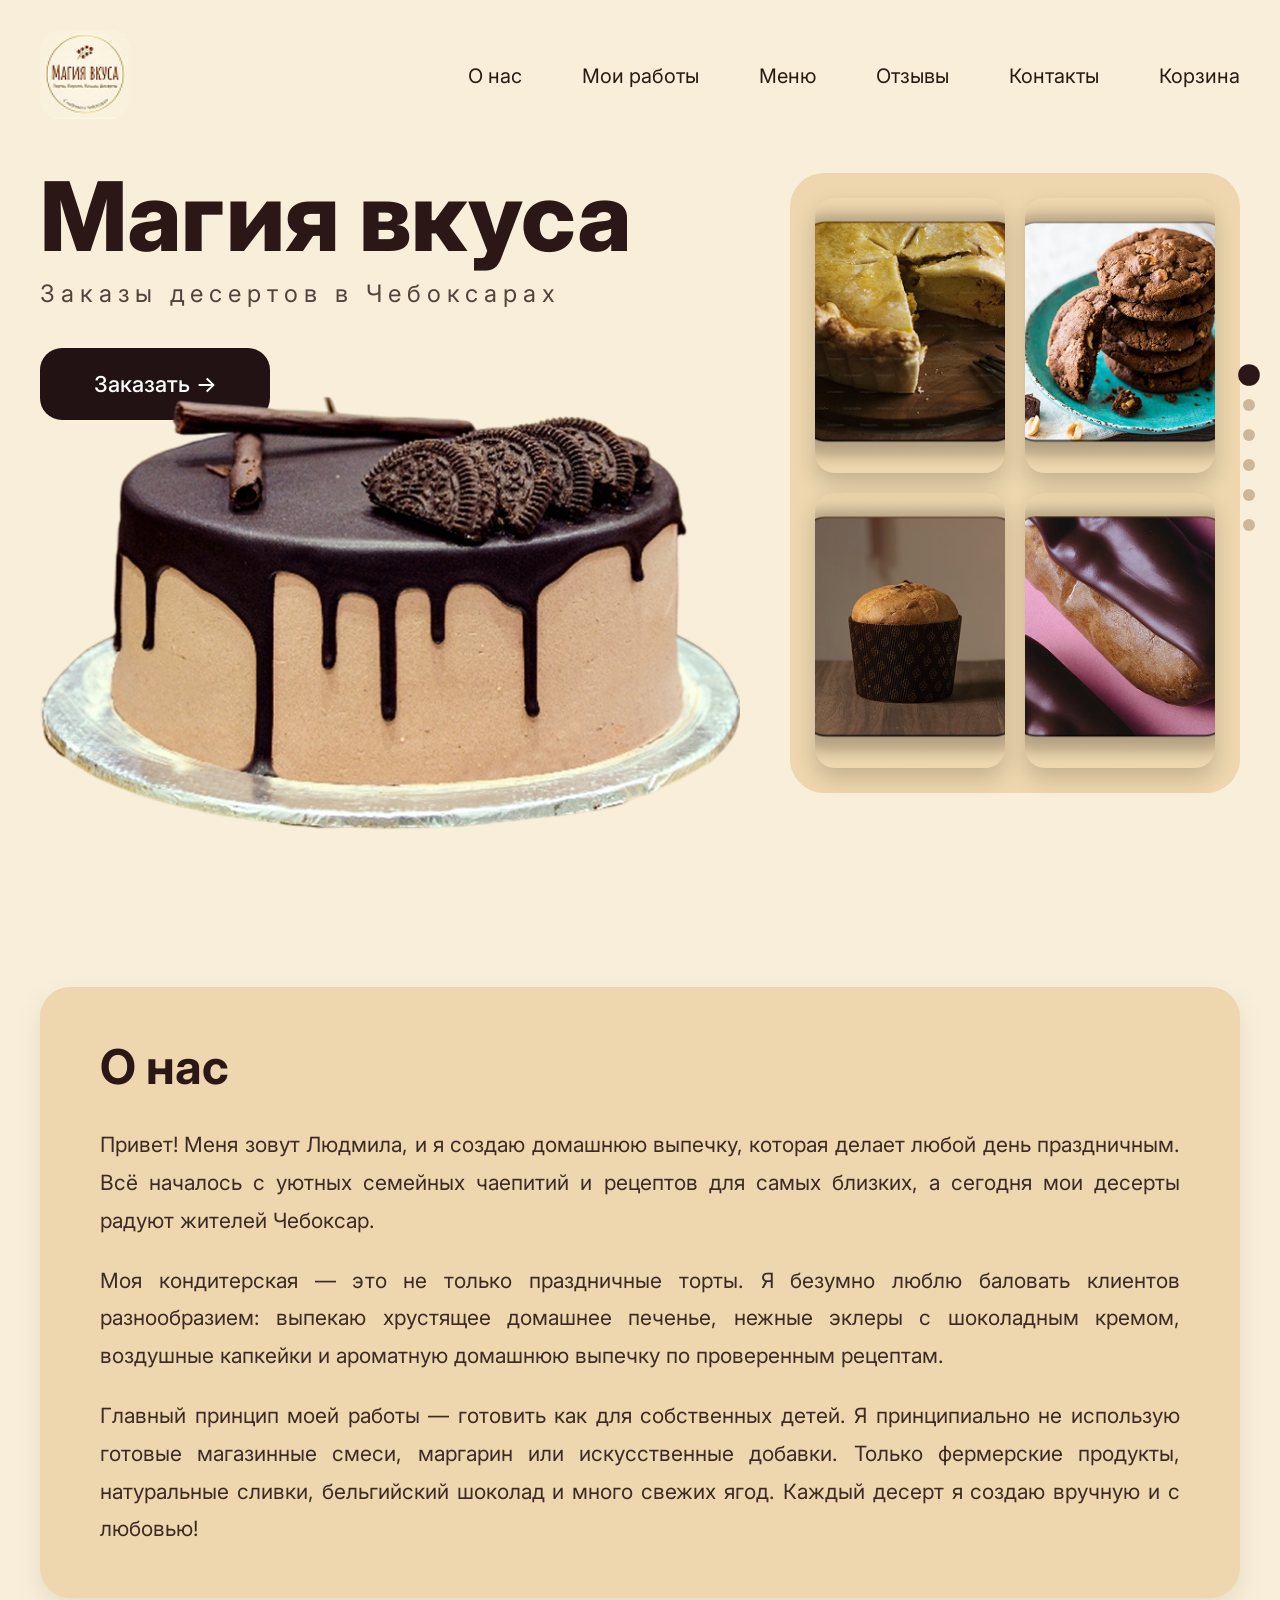
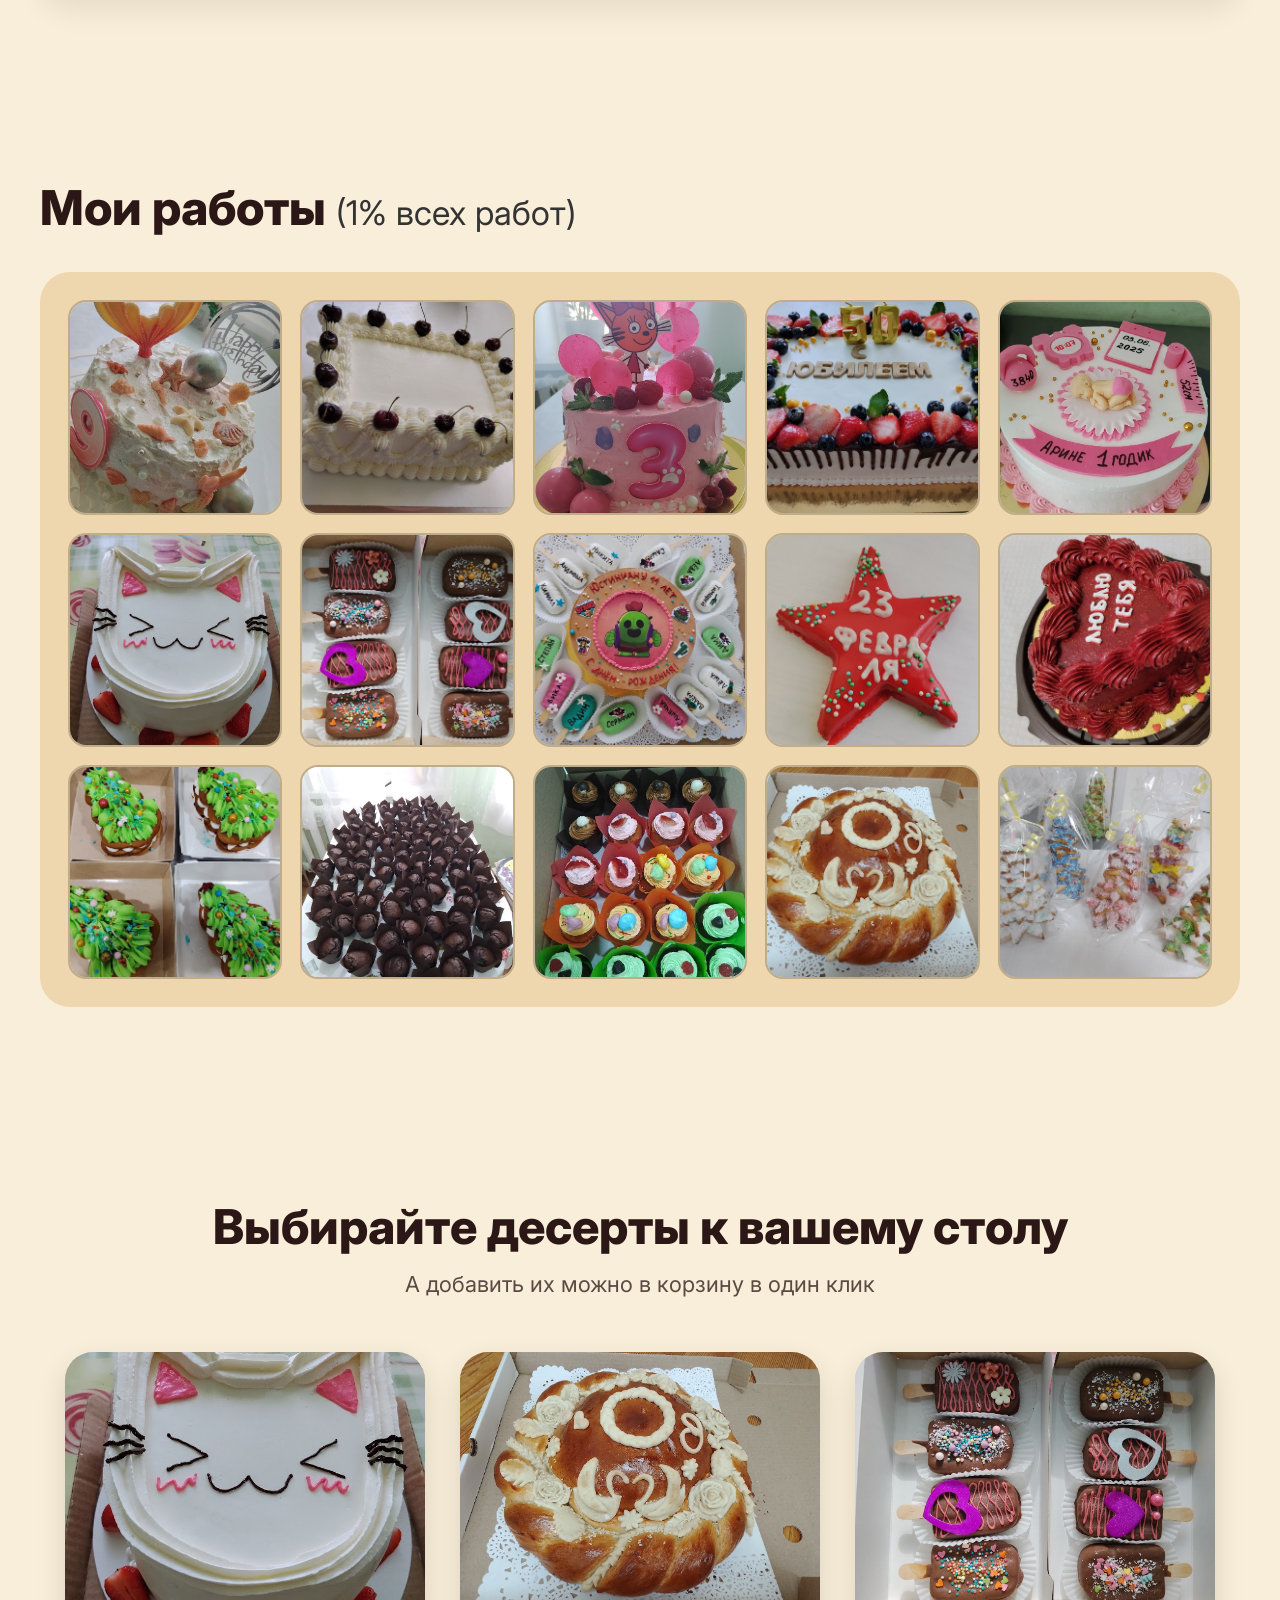
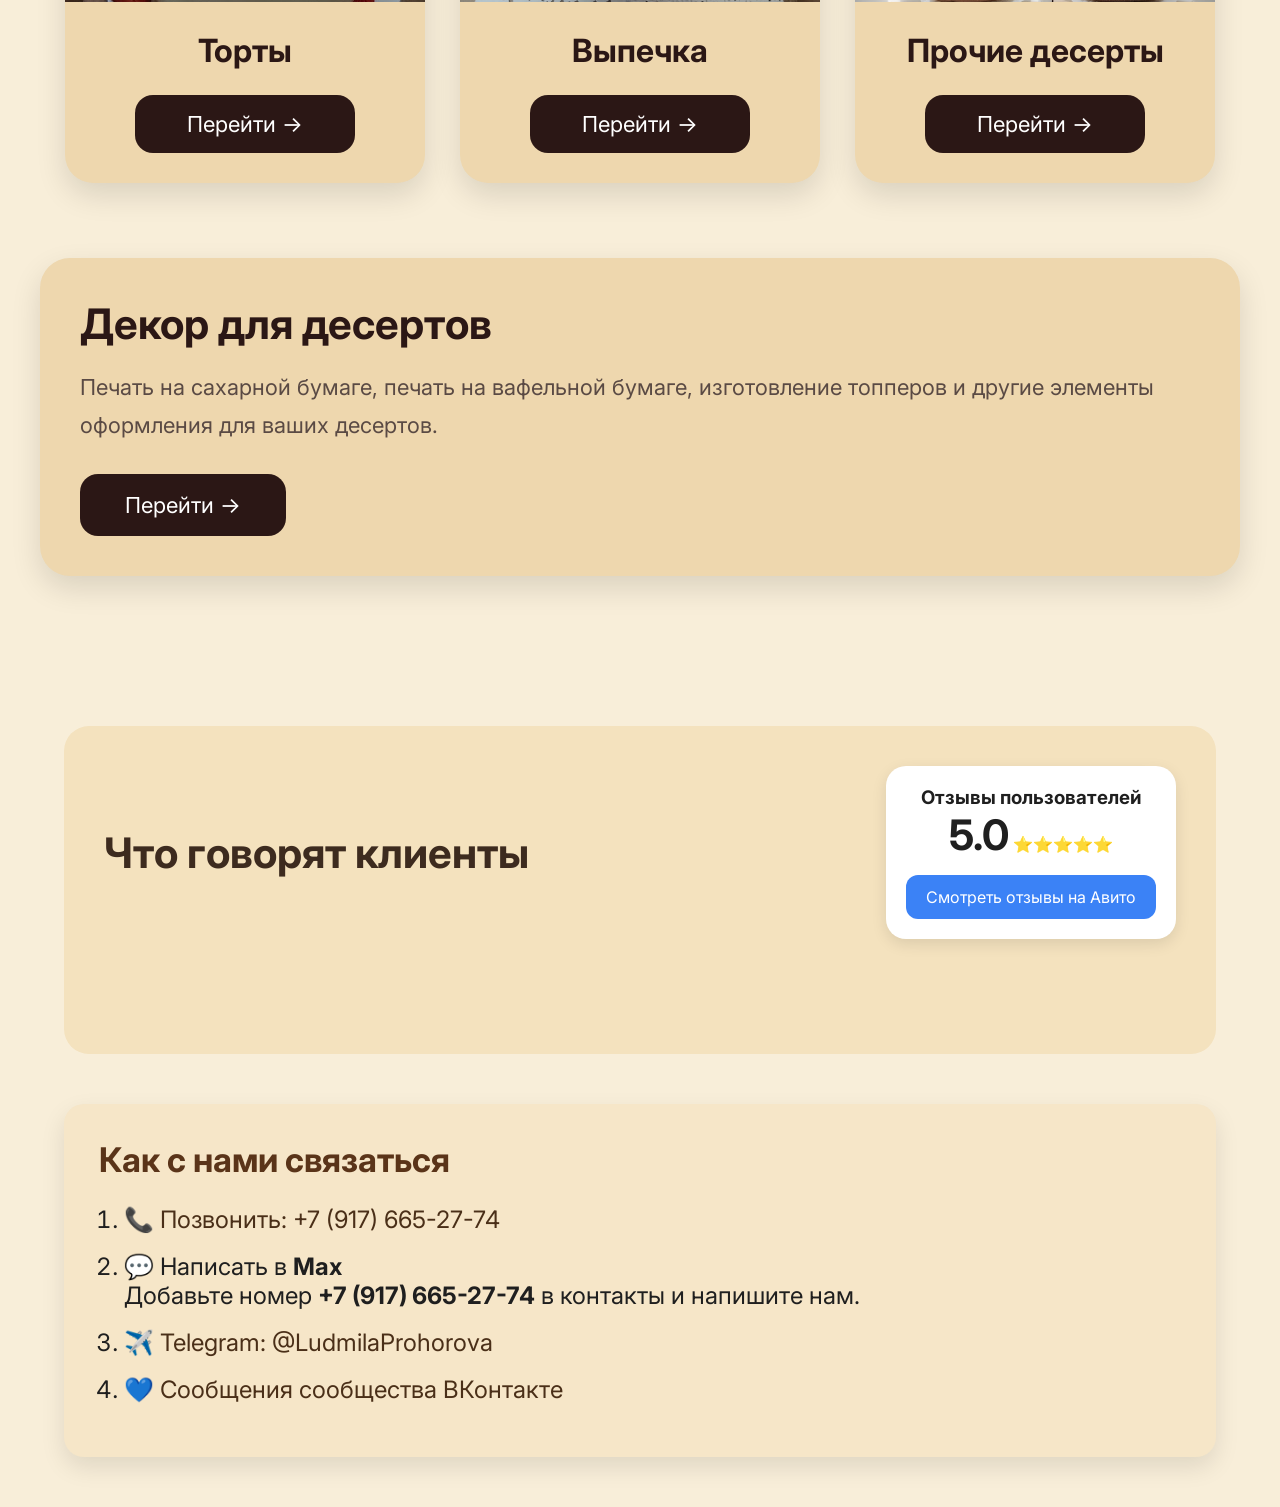
==== МАГИЯ ВКУСА/index.html @ c5dc6bdd "Add files via upload" ====
<!DOCTYPE html>
<html lang="ru">
<head>
    <meta charset="UTF-8">
    <meta name="viewport" content="width=device-width, initial-scale=1.0">

    <title>Магия вкуса — Домашние торты и десерты в Чебоксарах</title>

    <meta name="description" content="Домашние торты, капкейки, печенье, выпечка, бенто-торты, печать на сахарной и вафельной бумаге, топперы. Заказать десерты в Чебоксарах.">

    <meta name="keywords" content="торты Чебоксары, домашние торты, капкейки, десерты, бенто торт, выпечка, печать на сахарной бумаге, топперы">

    <meta name="author" content="Магия вкуса">

    <meta property="og:title" content="Магия вкуса">
    <meta property="og:description" content="Домашние торты и десерты в Чебоксарах">
    <meta property="og:image" content="img/logo.png">
    <meta property="og:type" content="website">
    <meta name="viewport" content="width=device-width, initial-scale=1.0">

    <!-- Google Fonts -->
    <link rel="preconnect" href="https://fonts.googleapis.com">
    <link rel="preconnect" href="https://fonts.gstatic.com" crossorigin>
    <link href="https://fonts.googleapis.com/css2?family=Inter:wght@300;400;500;600;700;800&display=swap" rel="stylesheet">

    <link rel="stylesheet" href="css/style.css">
    <link rel="stylesheet" href="css/adaptive.css">

    <title>Магия вкуса</title>

    <link rel="icon" type="image/x-icon" href="img/favicon.ico">
    <link rel="icon" type="image/png" sizes="32x32" href="img/favicon-32.png">
    <link rel="icon" type="image/png" sizes="48x48" href="img/favicon-48.png">
</head>
<body>
<header class="header">
    <nav class="side-menu">

    <a href="#home" class="active">
        <span>Главная</span>
    </a>

    <a href="#about">
        <span>О нас</span>
    </a>

    <a href="#works">
        <span>Работы</span>
    </a>

    <a href="#catalog">
        <span>Меню</span>
    </a>

    <a href="#reviews">
        <span>Отзывы</span>
    </a>

    <a href="#contacts">
        <span>Контакты</span>
    </a>

</nav>

</nav>
    <div class="container">

        <nav class="navbar">

            <a href="index.html" class="logo">
                <img src="img/logo.png" alt="Магия вкуса">
            </a>

            <ul class="menu">
                <li><a href="index.html#about">О нас</a></li>
                <li><a href="index.html#works">Мои работы</a></li>
                <li><a href="index.html#catalog">Меню</a></li>
                <li><a href="index.html#reviews">Отзывы</a></li>
                <li><a href="index.html#contacts">Контакты</a></li>
                <li><a href="cart.html">Корзина</a></li>
            </ul>

        </nav>

    </div>
</header>
<section class="hero", id="home">
    <div class="container hero-content">

        <div class="hero-left">

            <h1>Магия вкуса</h1>

            <p>Заказы десертов в Чебоксарах</p>

            <a href="index.html#catalog" class="hero-btn">
                Заказать →
            </a>

            <img src="img/cake.png" class="cake" alt="Торт">

        </div>

        <div class="hero-right">

            <img src="img/pie.png" alt="">
            <img src="img/cookies.png" alt="">
            <img src="img/cupcake.png" alt="">
            <img src="img/eclair.png" alt="">

        </div>

    </div>
</section>
<section class="about" id="about">
    <div class="container">

        <div class="about-box">

    <h2>О нас</h2>

    <p>
        Привет! Меня зовут Людмила, и я создаю домашнюю выпечку, которая делает любой день праздничным. Всё началось с уютных семейных чаепитий и рецептов для самых близких, а сегодня мои десерты радуют жителей Чебоксар.
    </p>

    <p>
        Моя кондитерская — это не только праздничные торты. Я безумно люблю баловать клиентов разнообразием: выпекаю хрустящее домашнее печенье, нежные эклеры с шоколадным кремом, воздушные капкейки и ароматную домашнюю выпечку по проверенным рецептам.
    </p>

    <p>
        Главный принцип моей работы — готовить как для собственных детей. Я принципиально не использую готовые магазинные смеси, маргарин или искусственные добавки. Только фермерские продукты, натуральные сливки, бельгийский шоколад и много свежих ягод. Каждый десерт я создаю вручную и с любовью!
    </p>

</div>

    </div>
</section>
<section class="works" id="works">
    <div class="container">

        <h2 class="works-title">
            Мои работы <span>(1% всех работ)</span>
        </h2>

        <div class="works-box">

            <img src="img/t1.jpg" alt="">
            <img src="img/t2.jpg" alt="">
            <img src="img/t3.jpg" alt="">
            <img src="img/t4.jpg" alt="">
            <img src="img/t5.jpg" alt="">

            <img src="img/t6.jpg" alt="">
            <img src="img/t7.jpg" alt="">
            <img src="img/t8.jpg" alt="">
            <img src="img/t9.jpg" alt="">
            <img src="img/t10.jpg" alt="">

            <img src="img/t11.jpg" alt="">
            <img src="img/t12.jpg" alt="">
            <img src="img/t13.jpg" alt="">
            <img src="img/t14.jpg" alt="">
            <img src="img/t15.jpg" alt="">

        </div>

    </div>
</section>
<section class="catalog", id="catalog">
    <div class="container">

        <h2>Выбирайте десерты к вашему столу</h2>
        <p>А добавить их можно в корзину в один клик</p>

        <div class="catalog-box">

            <div class="catalog-card">
                <img src="img/t6.jpg" alt="Торты">
                <h3>Торты</h3>
                <a href="cakes.html">Перейти →</a>
            </div>

            <div class="catalog-card">
                <img src="img/t14.jpg" alt="Выпечка">
                <h3>Выпечка</h3>
                <a href="bakery.html">Перейти →</a>
            </div>

            <div class="catalog-card">
                <img src="img/t7.jpg" alt="Прочие десерты">
                <h3>Прочие десерты</h3>
                <a href="desserts.html">Перейти →</a>
            </div>

            <div class="catalog-decor">

                <alt="Декор">

                <div class="catalog-decor-info">

                    <h3>Декор для десертов</h3>

                    <p>
                        Печать на сахарной бумаге, печать на вафельной бумаге,
                        изготовление топперов и другие элементы оформления для ваших десертов.
                    </p>

                    <a href="decor.html">Перейти →</a>

                </div>

            </div>

        </div>

    </div>
</section>
<section class="reviews", id="reviews">

    <div class="reviews-header">

        <h2>Что говорят клиенты</h2>

        <div class="rating-box">

            <h3>Отзывы пользователей</h3>

            <div class="rating">
                <span class="score">5.0</span>
                ⭐⭐⭐⭐⭐
            </div>

            <a href="https://www.avito.ru/brands/3cb5f15e4f13156e96f4bce4f95b78b29a58a186ca04d9ce565fac9b9a55/all?gdlkerfdnwq=101&page_from=from_item_card_icon&iid=4516817706&sellerId=ef66aa068e5518991a8da0fc39f3d7d6"
               target="_blank"
               class="avito-btn">
                Смотреть отзывы на Авито
            </a>

        </div>

    </div>

    <div class="reviews-list">

        <img src="images/review1.png" alt="">
        <img src="images/review2.png" alt="">
        <img src="images/review3.png" alt="">
        <img src="images/review4.png" alt="">
        <img src="images/review5.png" alt="">
        <img src="images/review6.png" alt="">

    </div>

</section>
<section class="contacts", id="contacts">

    <h2>Как с нами связаться</h2>

    <ol>

        <li>
            <a href="tel:+79176652774">
                📞 Позвонить: +7 (917) 665-27-74
            </a>
        </li>

        <li>
            💬 Написать в <b>Max</b><br>
            Добавьте номер
            <b>+7 (917) 665-27-74</b>
            в контакты и напишите нам.
        </li>

        <li>
            <a href="https://t.me/LudmilaProhorova" target="_blank">
                ✈️ Telegram: @LudmilaProhorova
            </a>
        </li>

        <li>
            <a href="https://vk.com/themagicoftaste44" target="_blank">
                💙 Сообщения сообщества ВКонтакте
            </a>
        </li>

    </ol>

</section>
</body>

<script src="js/script.js"></script>

</html>
---- МАГИЯ ВКУСА/css/style.css ----
*{
    margin:0;
    padding:0;
    box-sizing:border-box;
}

html{
    scroll-behavior:smooth;
}

body{
    font-family:'Inter',sans-serif;
    background:#F8EED9;
    color:#1f1f1f;
    overflow-x:hidden;
}

.container{
    max-width:1400px;
    width:100%;
    margin:0 auto;
    padding:0 40px;
}

/* ================= HEADER ================= */

.header{
    padding:30px 0;
}

.navbar{
    display:flex;
    align-items:center;
}

.logo img{
    width:90px;
}

.menu{
    list-style:none;
    display:flex;
    align-items:center;
    gap:60px;
    margin-left:auto;
}

.menu a{
    text-decoration:none;
    color:#2A1A14;
    font-size:20px;
    font-weight:400;
    transition:.25s;
}

.menu a:hover{
    color:#5a2f22;
}

/* ================= HERO ================= */

.hero{
    padding:20px 0 60px;
}

.hero-content{
    display:flex;
    justify-content:space-between;
    align-items:flex-start;
    gap:40px;
}

.hero-left{
    flex:1;
}

.hero-left h1{
    font-size:96px;
    line-height:0.9;
    font-weight:800;
    color:#2B1715;
    margin-bottom:20px;
}

.hero-left p{
    font-size:24px;
    color:#53433f;
    margin-bottom:40px;
    letter-spacing:6px;
}

.hero-btn{
    display:inline-flex;
    align-items:center;
    justify-content:center;

    width:230px;
    height:72px;

    background:#231214;
    color:#fff;

    text-decoration:none;

    border-radius:22px;

    font-size:22px;
    font-weight:500;

    transition:.3s;
}

.hero-btn:hover{
    transform:translateY(-3px);
    box-shadow:0 12px 24px rgba(0,0,0,.18);
}

.cake{
    width:700px;
    margin-top:-30px;
}

.hero-right{
    width:450px;
    height:620px;

    background:#EED7AE;

    border-radius:34px;

    padding:25px;

    display:grid;

    grid-template-columns:repeat(2,1fr);

    gap:20px;
}

.hero-right img{
    width:100%;
    height:100%;
    object-fit:cover;

    border-radius:20px;

    box-shadow:0 10px 22px rgba(0,0,0,.18);
}

/* ================= ABOUT ================= */

.about{
    padding:90px 0;
}

.about-box{
    background:#EED7AE;
    border-radius:30px;
    padding:50px 60px;
    box-shadow:0 12px 30px rgba(0,0,0,.08);
}

.about-box h2{
    font-size:48px;
    color:#2B1715;
    margin-bottom:30px;
}

.about-box p{
    font-size:21px;
    line-height:1.8;
    color:#3B2A25;
    margin-bottom:22px;
    text-align:justify;
}

.about-box p:last-child{
    margin-bottom:0;
}
/* ================= МОИ РАБОТЫ ================= */

.works{
    padding:90px 0;
}

.works-title{
    font-size:48px;
    font-weight:800;
    color:#2B1715;
    margin-bottom:35px;
}

.works-title span{
    font-size:34px;
    font-weight:400;
    color:#333;
}

.works-box{
    background:#EED7AE;
    border-radius:30px;
    padding:28px;

    display:grid;
    grid-template-columns:repeat(5,1fr);
    gap:18px;
}

.works-box img{
    width:100%;
    aspect-ratio:1/1;
    object-fit:cover;

    border-radius:18px;
    border:2px solid rgba(0,0,0,.2);

    transition:.3s;
    cursor:pointer;
}

.works-box img:hover{
    transform:scale(1.07);
    box-shadow:0 12px 25px rgba(0,0,0,.25);
}
/* ================= CATALOG ================= */

.catalog{
    padding:100px 0;
}

.catalog h2{
    font-size:48px;
    font-weight:800;
    color:#2B1715;
    text-align:center;
    margin-bottom:15px;
}

.catalog p{
    text-align:center;
    font-size:22px;
    color:#5A4A44;
    margin-bottom:55px;
}

.catalog-box{
    display:flex;
    justify-content:center;
    gap:35px;
    flex-wrap:wrap;
}

.catalog-card{
    width:360px;
    background:#EED7AE;
    border-radius:28px;
    overflow:hidden;
    box-shadow:0 12px 30px rgba(0,0,0,.12);
    transition:.3s;
}

.catalog-card:hover{
    transform:translateY(-8px);
}

.catalog-card img{
    width:100%;
    height:250px;
    object-fit:cover;
}

.catalog-card h3{
    text-align:center;
    font-size:32px;
    color:#2B1715;
    margin:25px 0;
}

.catalog-card a{
    display:block;
    width:220px;
    margin:0 auto 30px;
    text-align:center;
    text-decoration:none;
    background:#2B1715;
    color:#fff;
    padding:16px 0;
    border-radius:18px;
    font-size:22px;
    transition:.3s;
}

.catalog-card a:hover{
    background:#4A2D27;
}
.cakes-page{
    padding:60px 0;
}

.page-title{
    text-align:center;
    font-size:48px;
    margin-bottom:50px;
    color:#2f1b14;
}

.cakes-grid{
    display:grid;
    grid-template-columns:repeat(auto-fill,minmax(320px,1fr));
    gap:40px;
}

.cake-card{
    background:#fff;
    border-radius:25px;
    overflow:hidden;
    box-shadow:0 15px 40px rgba(0,0,0,.12);
    transition:.35s;
}

.cake-card:hover{
    transform:translateY(-10px) scale(1.02);
    box-shadow:0 25px 50px rgba(0,0,0,.18);
}

.cake-card img{
    width:100%;
    height:270px;
    object-fit:cover;
    transition:.35s;
}

.cake-card:hover img{
    transform:scale(1.05);
}

.cake-info{
    padding:25px;
}

.cake-info h3{
    font-size:30px;
    color:#2B1715;
    margin-bottom:10px;
}

.cake-info p{
    font-size:26px;
    font-weight:700;
    color:#8B5A3C;
    margin-bottom:22px;
}

.cake-btn{
    width:100%;
    padding:18px;
    border:none;
    border-radius:16px;
    background:#2B1715;
    color:white;
    font-size:20px;
    font-weight:600;
    cursor:pointer;
    transition:.3s;
}

.cake-btn:hover{
    background:#4A2D27;
}
/* ================= PRODUCT ================= */

.product{
    padding:70px 0;
}

.product-box{
    display:flex;
    gap:70px;
    align-items:flex-start;
}

.product-image{
    overflow: hidden;
    border-radius: 30px;
}

.product-image img{
    width: 102%;
    height: 102%;
    object-fit: cover;
    transform: scale(1.04);
}

.product-info{
    flex:1;
    background:#fff;
    border-radius:30px;
    padding:40px;
    box-shadow:0 20px 45px rgba(0,0,0,.08);
}

.product-info h1{
    font-size:48px;
    color:#2B1715;
    margin-bottom:15px;
}

.product-price{
    font-size:42px;
    font-weight:800;
    color:#6b3f2d;
    margin-bottom:35px;
}

.weight{
    margin-bottom:30px;
}

.weight h3{
    font-size:24px;
    margin-bottom:15px;
}

.weight-box{
    display:flex;
    align-items:center;
    gap:20px;
}

.weight button{
    width:55px;
    height:55px;
    border:none;
    border-radius:15px;
    background:#2B1715;
    color:#fff;
    font-size:28px;
    cursor:pointer;
}

#weightValue{
    font-size:28px;
    font-weight:700;
    width:120px;
    text-align:center;
}

.field{
    margin-bottom:28px;
}

.field h3{
    margin-bottom:12px;
    font-size:22px;
}

.field input,
.field textarea,
.field select{

    width:100%;

    padding:16px 18px;

    border-radius:16px;

    border:2px solid #ddd;

    font-size:18px;

    font-family:inherit;

    outline:none;
}

.field textarea{
    height:130px;
    resize:none;
}

.buy-btn{
    display:block;
    width:100%;
    height:65px;
    margin-top:30px;

    border:none;
    border-radius:18px;

    background:#3b1f1b;
    color:#fff;

    font-size:28px;
    font-weight:700;

    cursor:pointer;
}

.buy-btn:hover{

    background:#553127;

}

.product-description{
    margin: 20px 0;
    font-size: 18px;
    color: #555;
    line-height: 1.6;
}
.product-left{
    width:520px;
    display:flex;
    flex-direction:column;
    gap:25px;
}

.product-about{
    background:#fff;
    border-radius:25px;
    padding:28px;
    box-shadow:0 15px 35px rgba(0,0,0,.08);
}

.product-about h2{
    font-size:28px;
    color:#2B1715;
    margin-bottom:15px;
}

.product-description{
    font-size:18px;
    line-height:1.8;
    color:#555;
    margin-bottom:30px;
}

.advantages{
    display:flex;
    flex-direction:column;
    gap:16px;
}

.advantage{
    display:flex;
    align-items:center;
    gap:12px;
    font-size:18px;
    color:#2B1715;
    background:#F8EED9;
    padding:14px 18px;
    border-radius:15px;
}
/* ================= CART ================= */

.cart{
    padding:70px 0;
}

#cartItems{
    display:flex;
    flex-direction:column;
    gap:30px;
}

.cart-item{
    display:flex;
    gap:30px;
    background:#fff;
    border-radius:25px;
    padding:25px;
    box-shadow:0 15px 35px rgba(0,0,0,.08);
}

.cart-item img{
    width:220px;
    height:180px;
    object-fit:cover;
    border-radius:20px;
}

.cart-info{
    flex:1;
}

.cart-info h2{
    font-size:34px;
    color:#2B1715;
    margin-bottom:15px;
}

.cart-info p{
    font-size:20px;
    margin-bottom:10px;
    color:#444;
}

.remove-btn{
    margin-top:20px;
    padding:12px 25px;
    border:none;
    border-radius:14px;
    background:#8b2d2d;
    color:white;
    font-size:18px;
    cursor:pointer;
}

.remove-btn:hover{
    background:#b23636;
}

.cart-total{
    margin-top:50px;
    background:#fff;
    border-radius:25px;
    padding:35px;
    box-shadow:0 15px 35px rgba(0,0,0,.08);
}

.cart-total h2{
    font-size:36px;
    color:#2B1715;
    margin-bottom:30px;
}
/* ================= CHECKOUT ================= */

.checkout{
    padding:70px 0;
}

.checkout-box{
    display:flex;
    gap:40px;
    align-items:flex-start;
}

.checkout-form,
.checkout-order{
    flex:1;
    background:#fff;
    border-radius:25px;
    padding:35px;
    box-shadow:0 15px 35px rgba(0,0,0,.08);
}

.checkout-order h2{
    color:#2B1715;
    margin-bottom:20px;
}

.order-item{
    padding:15px 0;
    border-bottom:1px solid #eee;
}

.order-item h3{
    margin-bottom:8px;
    color:#2B1715;
}

.order-item p{
    margin-bottom:6px;
    color:#555;
}
.price-note{
    margin-top: 15px;
    font-size: 17px;
    line-height: 1.6;
    color: #666;
}
.order-note{
    margin-top:20px;
    text-align:center;
    font-size:16px;
    color:#666;
    line-height:1.6;
}
.reviews{

    background:#F4E2BE;
    border-radius:25px;
    padding:40px;
    margin:50px auto;
    width:90%;

}

.reviews-header{

    display:flex;
    justify-content:space-between;
    align-items:center;
    flex-wrap:wrap;
    gap:20px;

}

.reviews h2{

    font-size:42px;
    color:#3d2b1f;

}

.rating-box{

    background:white;
    padding:20px;
    border-radius:20px;
    text-align:center;
    box-shadow:0 5px 15px rgba(0,0,0,.1);

}

.score{

    font-size:42px;
    font-weight:bold;

}

.avito-btn{

    display:inline-block;
    margin-top:15px;
    background:#3b82f6;
    color:white;
    text-decoration:none;
    padding:12px 20px;
    border-radius:12px;
    transition:.3s;

}

.avito-btn:hover{

    background:#2563eb;

}

.reviews-list{

    margin-top:35px;

    display:grid;

    grid-template-columns:repeat(2,1fr);

    gap:20px;

}

.reviews-list img{

    width:100%;
    border-radius:18px;
    box-shadow:0 5px 15px rgba(0,0,0,.15);

}
.contacts{
    width: 90%;
    max-width: 1200px;
    margin: 50px auto;
    background: #f6e6c8;
    border-radius: 20px;
    padding: 35px;
    box-shadow: 0 10px 25px rgba(0,0,0,.1);
}

.contacts h2{
    font-size: 34px;
    margin-bottom: 25px;
    color:#5a3419;
}

.contacts ol{
    padding-left:25px;
}

.contacts li{
    margin:18px 0;
    font-size:24px;
}

.contacts a{
    color:#4a2f18;
    text-decoration:none;
    transition:.3s;
}

.contacts a:hover{
    color:#b87b2f;
}

.vk-button{

    display:block;

    width:320px;

    margin:40px auto 0;

    text-align:center;

    text-decoration:none;

    background:#0077FF;

    color:white;

    padding:18px;

    border-radius:15px;

    font-size:20px;

    font-weight:bold;

    transition:.3s;

}

.vk-button:hover{

    background:#0062d1;

    transform:translateY(-3px);

}
/* ================= SIDE MENU ================= */

.side-menu{

    position:fixed;

    right:25px;
    top:50%;

    transform:translateY(-50%);

    display:flex;
    flex-direction:column;

    gap:18px;

    z-index:9999;

}

.side-menu a{

    width:12px;
    height:12px;

    border-radius:50%;

    background:#ccb79a;

    transition:.3s;

    position:relative;

}

.side-menu a:hover{

    background:#2B1715;
    transform:scale(1.6);

}

.side-menu a.active{

    background:#2B1715;
    transform:scale(1.8);

}

.side-menu span{

    position:absolute;

    right:24px;
    top:50%;

    transform:translateY(-50%);

    background:#2B1715;

    color:#fff;

    padding:7px 12px;

    border-radius:8px;

    font-size:15px;

    white-space:nowrap;

    opacity:0;
    visibility:hidden;

    transition:.25s;

}

.side-menu a:hover span{

    opacity:1;
    visibility:visible;

}
.catalog-decor{
    margin-top:40px;
    display:flex;
    align-items:center;
    gap:40px;

    background:#EED7AE;
    border-radius:30px;
    overflow:hidden;

    box-shadow:0 12px 30px rgba(0,0,0,.12);
}

.catalog-decor-info{
    flex:1;
    padding:40px;
}

.catalog-decor-info h3{
    font-size:42px;
    color:#2B1715;
    margin-bottom:20px;
}

.catalog-decor-info p{
    font-size:22px;
    line-height:1.7;
    color:#5A4A44;
    margin-bottom:30px;
    text-align:left;
}

.catalog-decor-info a{
    display:inline-block;
    text-decoration:none;
    background:#2B1715;
    color:#fff;
    padding:18px 45px;
    border-radius:18px;
    font-size:22px;
    transition:.3s;
}

.catalog-decor-info a:hover{
    background:#4A2D27;
}
/* ================= 404 ================= */

.error404{

    min-height:100vh;

    display:flex;
    align-items:center;
    justify-content:center;

    text-align:center;

    background:#F8EED9;

}

.error404 h1{

    font-size:180px;
    color:#2B1715;
    line-height:1;
    margin-bottom:10px;

}

.error404 h2{

    font-size:42px;
    color:#2B1715;
    margin-bottom:20px;

}

.error404 p{

    font-size:22px;
    color:#5A4A44;
    line-height:1.7;

    margin-bottom:40px;

}
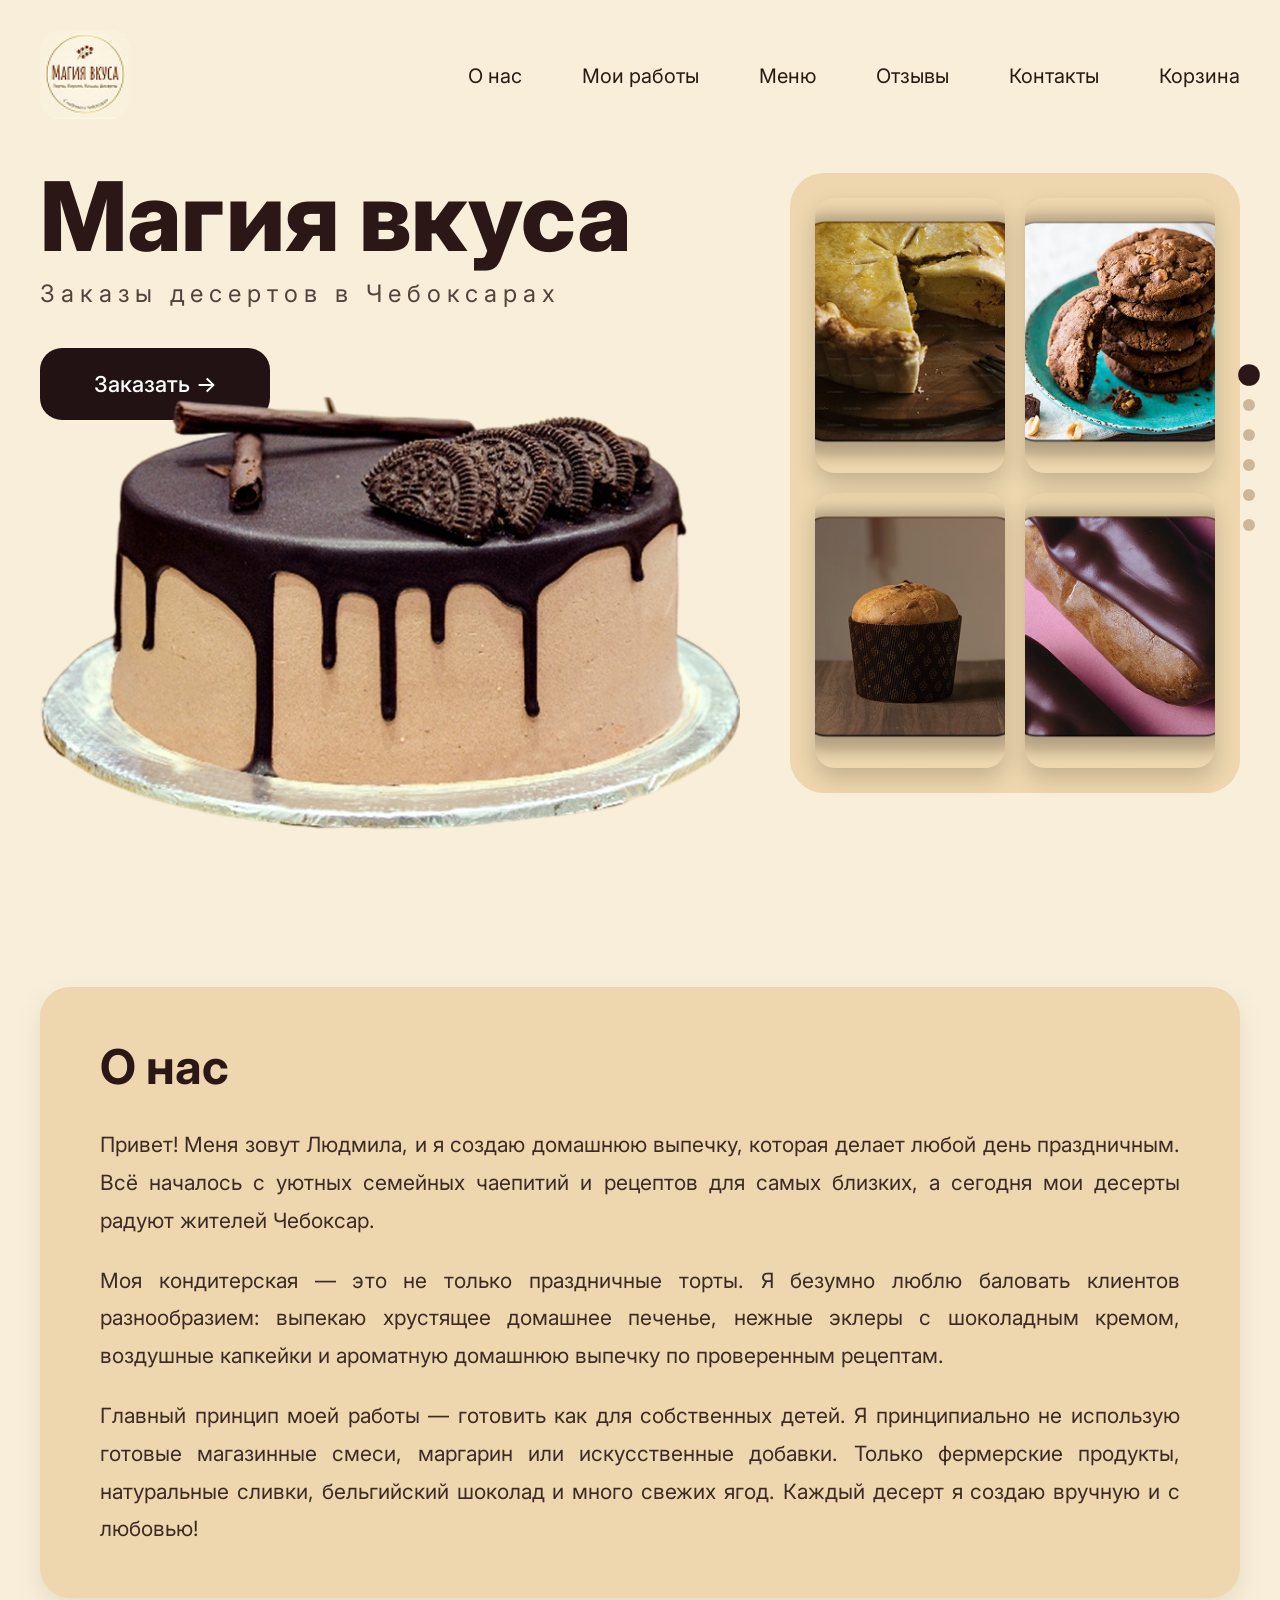
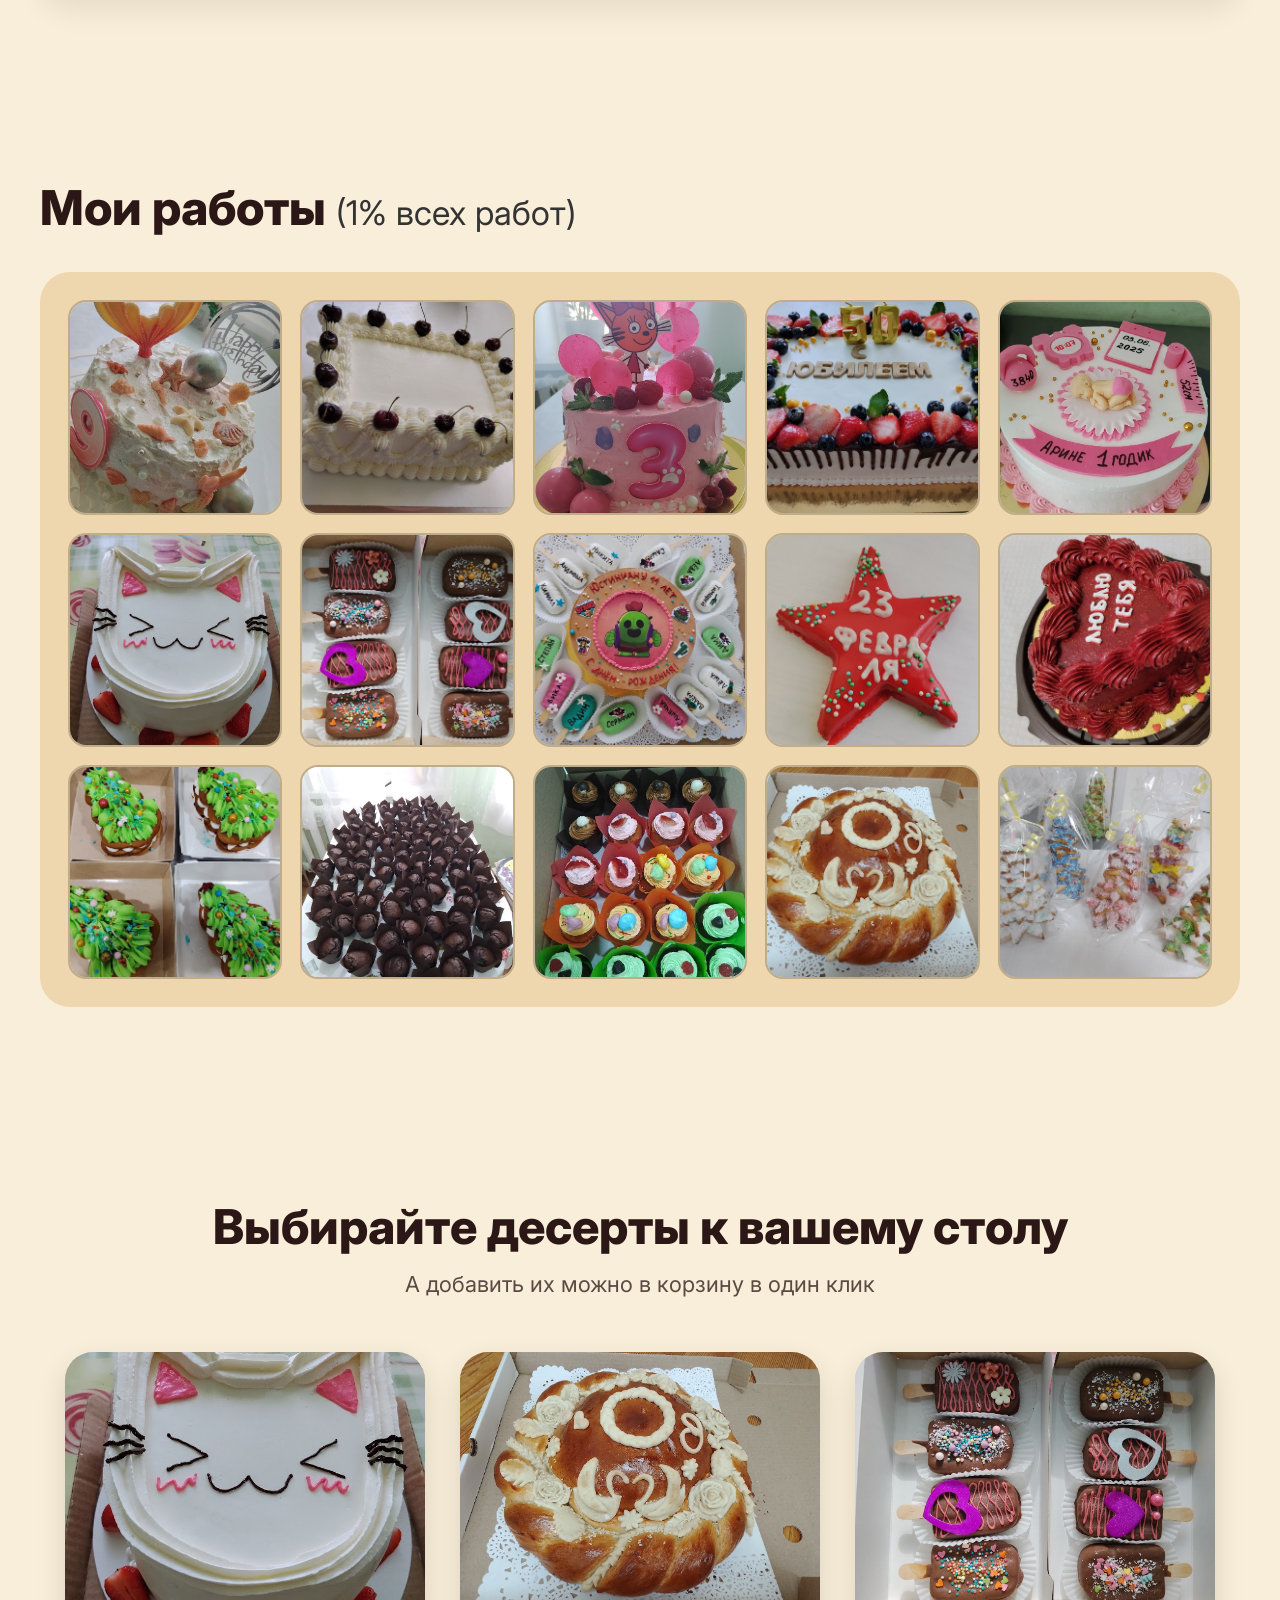
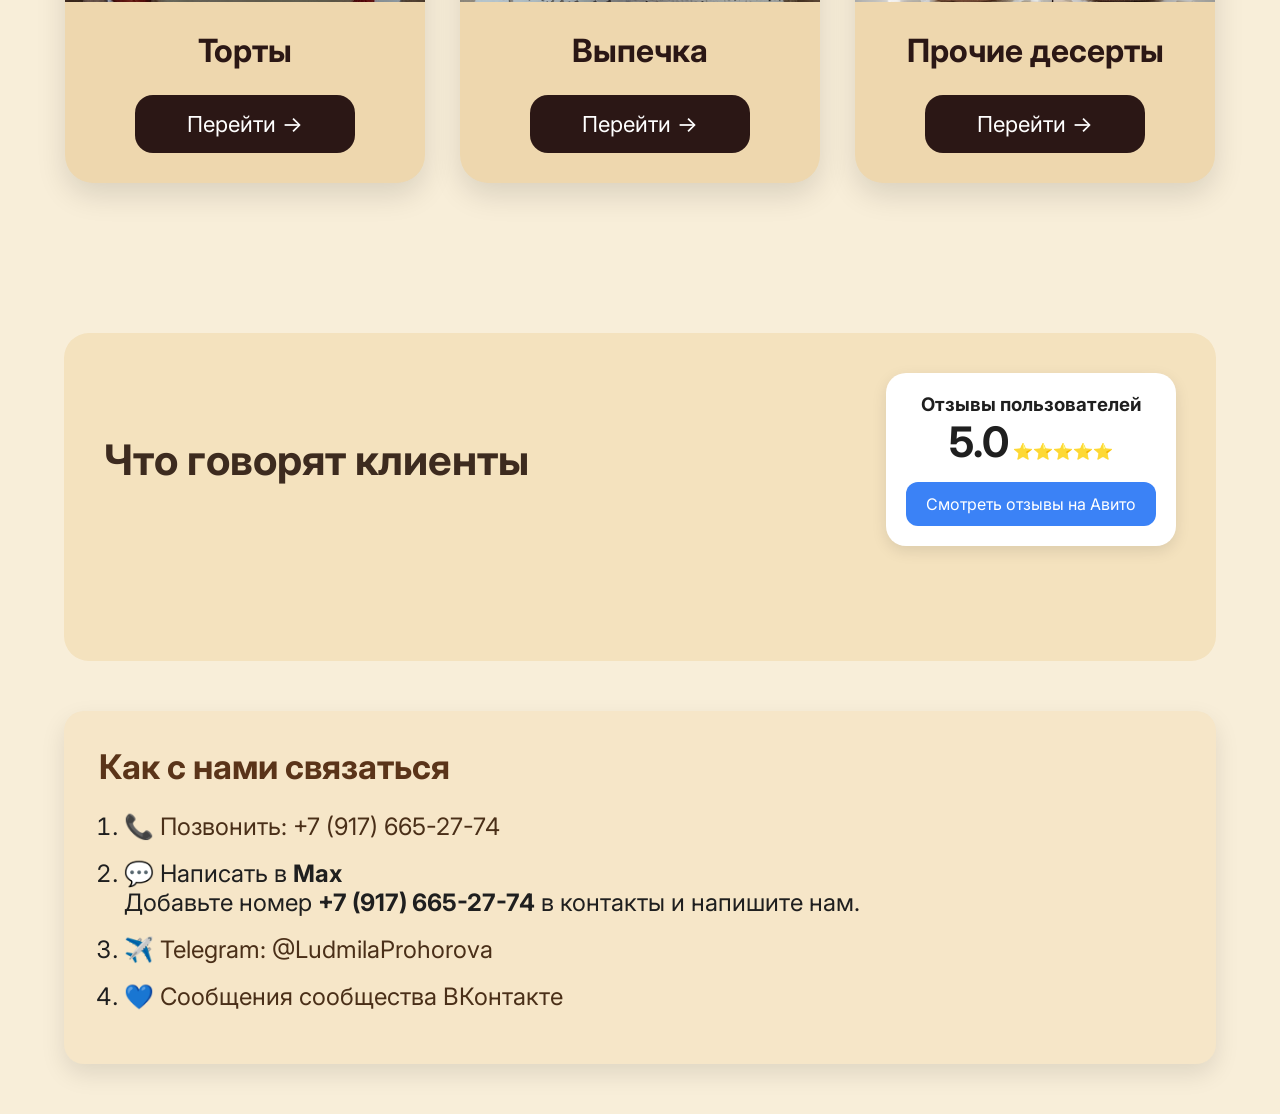
==== commit 650638ba: "index.html" ====
--- a/МАГИЯ ВКУСА/index.html
+++ b/МАГИЯ ВКУСА/index.html
@@ -191,26 +191,7 @@
                 <h3>Прочие десерты</h3>
                 <a href="desserts.html">Перейти →</a>
             </div>
-
-            <div class="catalog-decor">
-
-                <alt="Декор">
-
-                <div class="catalog-decor-info">
-
-                    <h3>Декор для десертов</h3>
-
-                    <p>
-                        Печать на сахарной бумаге, печать на вафельной бумаге,
-                        изготовление топперов и другие элементы оформления для ваших десертов.
-                    </p>
-
-                    <a href="decor.html">Перейти →</a>
-
-                </div>
-
-            </div>
-
+            
         </div>
 
     </div>
@@ -290,4 +271,4 @@
 
 <script src="js/script.js"></script>
 
-</html> +</html> 
